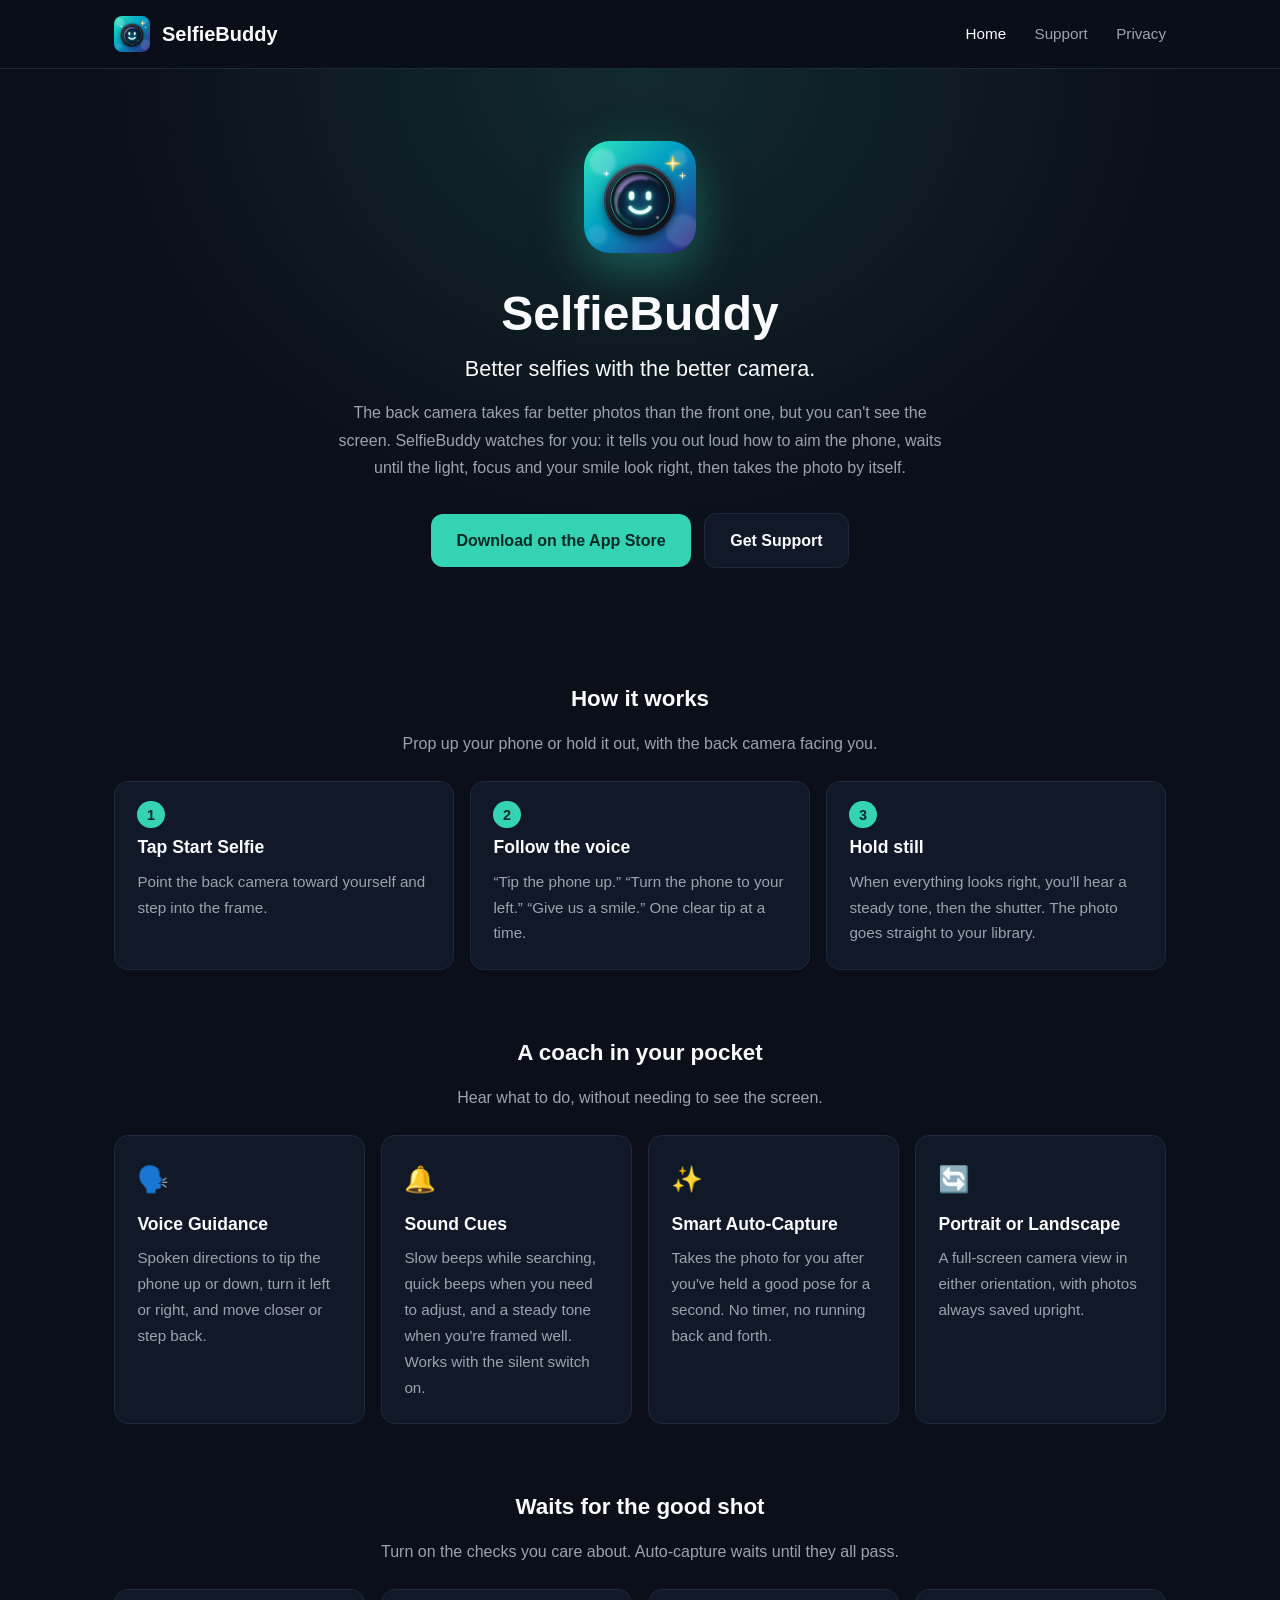
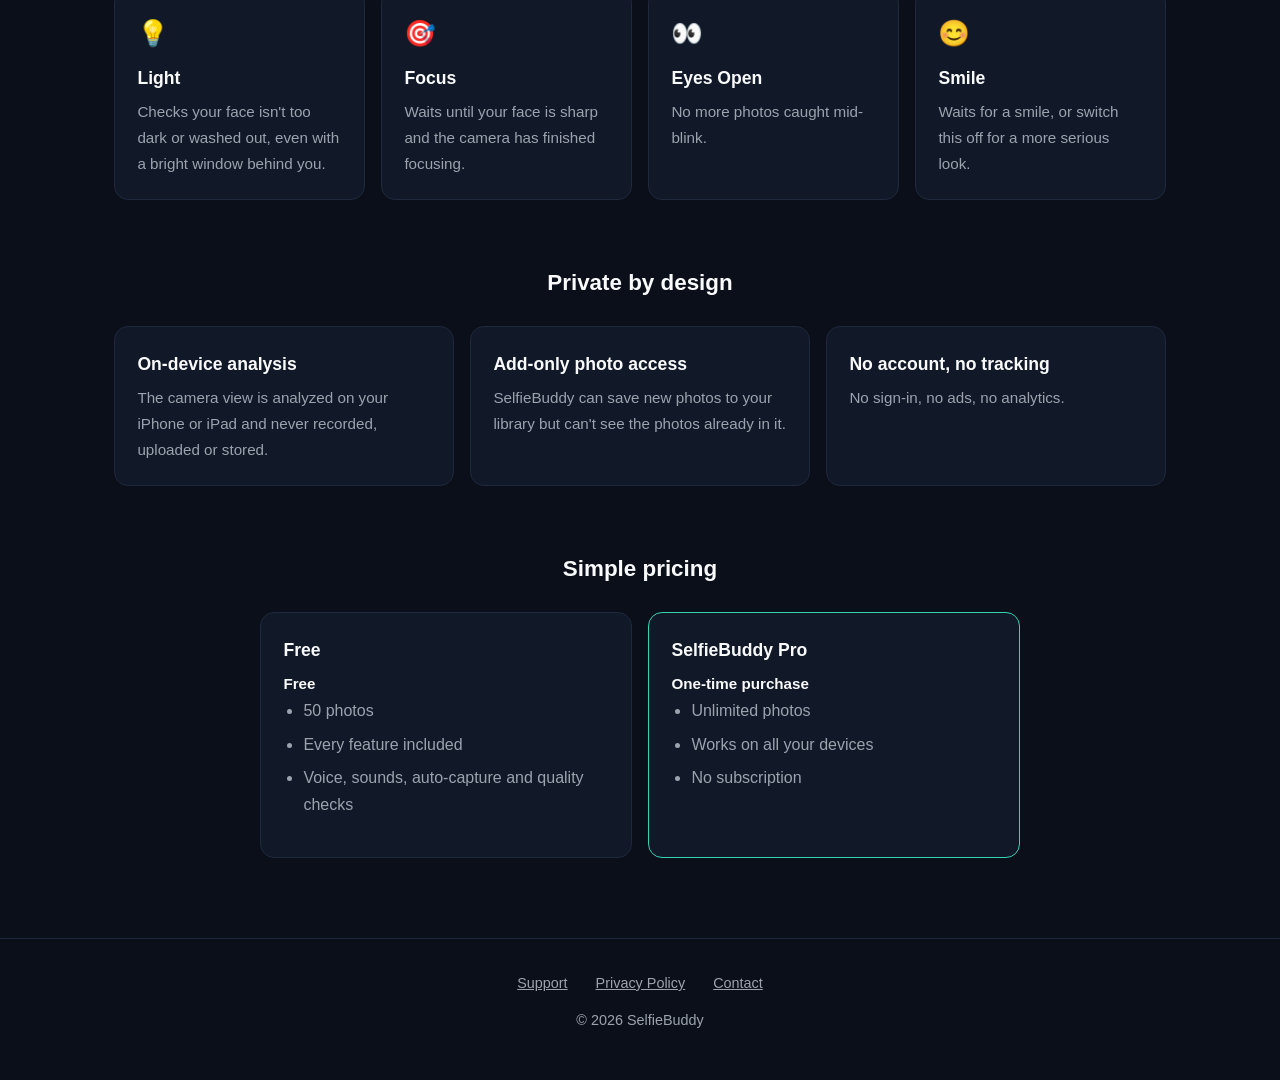
==== index.html @ 6205dd74 "Add SelfieBuddy website: home, support and privacy pages Co-Authored-By: Claude Opus 5.5 <noreply@an" ====
<!DOCTYPE html>
<html lang="en">
<head>
    <meta charset="UTF-8">
    <meta name="viewport" content="width=device-width, initial-scale=1.0">
    <title>SelfieBuddy – Your Hands-Free Selfie Coach</title>
    <meta name="description" content="SelfieBuddy coaches you into the perfect shot with the back camera, using voice tips and sounds, then takes the photo automatically. Everything runs privately on your iPhone or iPad.">
    <link rel="icon" type="image/png" href="icon.png">
    <link rel="apple-touch-icon" href="icon.png">
    <link rel="stylesheet" href="style.css">
</head>
<body>

    <header>
        <div class="nav-container">
            <a href="index.html" class="brand">
                <img src="icon.png" alt="SelfieBuddy icon">
                <span>SelfieBuddy</span>
            </a>
            <nav>
                <a href="index.html" class="active">Home</a>
                <a href="support.html">Support</a>
                <a href="privacy.html">Privacy</a>
            </nav>
        </div>
    </header>

    <main>
        <section class="hero">
            <img src="icon.png" alt="SelfieBuddy app icon">
            <h1>SelfieBuddy</h1>
            <p class="tagline">Better selfies with the better camera.</p>
            <p class="lede">The back camera takes far better photos than the front one, but you can't see the screen. SelfieBuddy watches for you: it tells you out loud how to aim the phone, waits until the light, focus and your smile look right, then takes the photo by itself.</p>
            <!-- Replace href with the App Store link once the app is live. -->
            <a class="button" href="https://apps.apple.com" target="_blank" rel="noopener">Download on the App Store</a>
            <a class="button secondary" href="support.html">Get Support</a>
        </section>

        <div class="container wide">
            <h2 class="section-title">How it works</h2>
            <p class="section-sub">Prop up your phone or hold it out, with the back camera facing you.</p>
            <div class="grid steps">
                <div class="card"><h3>Tap Start Selfie</h3><p>Point the back camera toward yourself and step into the frame.</p></div>
                <div class="card"><h3>Follow the voice</h3><p>“Tip the phone up.” “Turn the phone to your left.” “Give us a smile.” One clear tip at a time.</p></div>
                <div class="card"><h3>Hold still</h3><p>When everything looks right, you'll hear a steady tone, then the shutter. The photo goes straight to your library.</p></div>
            </div>

            <h2 class="section-title">A coach in your pocket</h2>
            <p class="section-sub">Hear what to do, without needing to see the screen.</p>
            <div class="grid">
                <div class="card"><div class="icon">🗣️</div><h3>Voice Guidance</h3><p>Spoken directions to tip the phone up or down, turn it left or right, and move closer or step back.</p></div>
                <div class="card"><div class="icon">🔔</div><h3>Sound Cues</h3><p>Slow beeps while searching, quick beeps when you need to adjust, and a steady tone when you're framed well. Works with the silent switch on.</p></div>
                <div class="card"><div class="icon">✨</div><h3>Smart Auto-Capture</h3><p>Takes the photo for you after you've held a good pose for a second. No timer, no running back and forth.</p></div>
                <div class="card"><div class="icon">🔄</div><h3>Portrait or Landscape</h3><p>A full-screen camera view in either orientation, with photos always saved upright.</p></div>
            </div>

            <h2 class="section-title">Waits for the good shot</h2>
            <p class="section-sub">Turn on the checks you care about. Auto-capture waits until they all pass.</p>
            <div class="grid">
                <div class="card"><div class="icon">💡</div><h3>Light</h3><p>Checks your face isn't too dark or washed out, even with a bright window behind you.</p></div>
                <div class="card"><div class="icon">🎯</div><h3>Focus</h3><p>Waits until your face is sharp and the camera has finished focusing.</p></div>
                <div class="card"><div class="icon">👀</div><h3>Eyes Open</h3><p>No more photos caught mid-blink.</p></div>
                <div class="card"><div class="icon">😊</div><h3>Smile</h3><p>Waits for a smile, or switch this off for a more serious look.</p></div>
            </div>

            <h2 class="section-title">Private by design</h2>
            <div class="grid">
                <div class="card"><h3>On-device analysis</h3><p>The camera view is analyzed on your iPhone or iPad and never recorded, uploaded or stored.</p></div>
                <div class="card"><h3>Add-only photo access</h3><p>SelfieBuddy can save new photos to your library but can't see the photos already in it.</p></div>
                <div class="card"><h3>No account, no tracking</h3><p>No sign-in, no ads, no analytics.</p></div>
            </div>

            <h2 class="section-title">Simple pricing</h2>
            <div class="pricing">
                <div class="card">
                    <h3>Free</h3>
                    <p class="price">Free</p>
                    <ul>
                        <li>50 photos</li>
                        <li>Every feature included</li>
                        <li>Voice, sounds, auto-capture and quality checks</li>
                    </ul>
                </div>
                <div class="card pro">
                    <h3>SelfieBuddy Pro</h3>
                    <p class="price">One-time purchase</p>
                    <ul>
                        <li>Unlimited photos</li>
                        <li>Works on all your devices</li>
                        <li>No subscription</li>
                    </ul>
                </div>
            </div>
        </div>
    </main>

    <footer>
        <a href="support.html">Support</a>
        <a href="privacy.html">Privacy Policy</a>
        <a href="mailto:hx_tang@hotmail.com">Contact</a>
        <p style="margin-top: 0.75rem;">© 2026 SelfieBuddy</p>
    </footer>

</body>
</html>
---- style.css ----
:root {
    --bg: #0b0f19;
    --surface: #111827;
    --surface-border: #1f293d;
    --text-primary: #f9fafb;
    --text-secondary: #9ca3af;
    --accent: #34d3b4;
    --accent-ink: #062a24;
    --accent-soft: rgba(52, 211, 180, 0.12);
}
* { box-sizing: border-box; margin: 0; padding: 0; }
body {
    font-family: -apple-system, BlinkMacSystemFont, "Segoe UI", Roboto, Helvetica, Arial, sans-serif;
    background-color: var(--bg);
    color: var(--text-primary);
    line-height: 1.7;
}
a { color: var(--accent); }
header {
    border-bottom: 1px solid var(--surface-border);
    position: sticky;
    top: 0;
    background: rgba(11, 15, 25, 0.85);
    backdrop-filter: blur(12px);
    -webkit-backdrop-filter: blur(12px);
    z-index: 100;
}
.nav-container {
    max-width: 1100px;
    margin: 0 auto;
    display: flex;
    align-items: center;
    justify-content: space-between;
    padding: 1rem 1.5rem;
}
.brand {
    display: flex;
    align-items: center;
    gap: 0.75rem;
    text-decoration: none;
    color: var(--text-primary);
    font-weight: 700;
    font-size: 1.25rem;
}
.brand img { width: 36px; height: 36px; border-radius: 8px; }
nav a {
    color: var(--text-secondary);
    text-decoration: none;
    margin-left: 1.5rem;
    font-size: 0.95rem;
    transition: color 0.2s;
}
nav a:hover, nav a.active { color: var(--text-primary); }

.container { max-width: 800px; margin: 3.5rem auto 5rem; padding: 0 1.5rem; }
.wide { max-width: 1100px; }
h1 { font-size: 2.5rem; font-weight: 800; margin-bottom: 0.5rem; line-height: 1.2; }
h2 { font-size: 1.4rem; font-weight: 700; margin: 2.5rem 0 0.75rem; }
h3 { font-size: 1.1rem; font-weight: 600; margin-bottom: 0.35rem; }
p, li { color: var(--text-secondary); }
p { margin-bottom: 1rem; }
ul, ol { margin: 0 0 1rem 1.25rem; }
li { margin-bottom: 0.4rem; }
strong { color: var(--text-primary); }
.last-updated { color: var(--text-secondary); font-size: 0.95rem; margin-bottom: 2.5rem; }
.highlight-card {
    background: var(--accent-soft);
    border: 1px solid rgba(52, 211, 180, 0.35);
    border-radius: 14px;
    padding: 1.25rem 1.5rem;
    margin-bottom: 2rem;
}
.highlight-card p { color: var(--text-primary); margin: 0; }

/* Home page */
.hero {
    text-align: center;
    padding: 4.5rem 1.5rem 3rem;
    background: radial-gradient(ellipse at top, rgba(52, 211, 180, 0.14), transparent 60%);
}
.hero img { width: 112px; height: 112px; border-radius: 26px; box-shadow: 0 18px 50px rgba(52, 211, 180, 0.35); }
.hero h1 { font-size: 3rem; margin-top: 1.5rem; }
.hero .tagline { font-size: 1.35rem; color: var(--text-primary); margin: 0.5rem 0 0.75rem; }
.hero .lede { max-width: 620px; margin: 0 auto 2rem; }
.button {
    display: inline-block;
    background: var(--accent);
    color: var(--accent-ink);
    text-decoration: none;
    font-weight: 700;
    padding: 0.8rem 1.6rem;
    border-radius: 12px;
}
.button.secondary { background: var(--surface); border: 1px solid var(--surface-border); color: var(--text-primary); margin-left: 0.5rem; }
.grid { display: grid; grid-template-columns: repeat(auto-fit, minmax(240px, 1fr)); gap: 1rem; margin-top: 1.5rem; }
.card {
    background: var(--surface);
    border: 1px solid var(--surface-border);
    border-radius: 14px;
    padding: 1.4rem;
}
.card .icon { font-size: 1.6rem; margin-bottom: 0.5rem; }
.card p { margin: 0; font-size: 0.95rem; }
.section-title { text-align: center; margin-top: 4rem; }
.section-sub { text-align: center; max-width: 620px; margin: 0 auto; }
.steps { counter-reset: step; }
.steps .card { position: relative; padding-top: 3.2rem; }
.steps .card::before {
    counter-increment: step;
    content: counter(step);
    position: absolute;
    top: 1.2rem;
    left: 1.4rem;
    width: 1.7rem;
    height: 1.7rem;
    border-radius: 50%;
    background: var(--accent);
    color: var(--accent-ink);
    font-weight: 800;
    font-size: 0.9rem;
    display: flex;
    align-items: center;
    justify-content: center;
}
.pricing { display: grid; grid-template-columns: repeat(auto-fit, minmax(260px, 1fr)); gap: 1rem; max-width: 760px; margin: 1.5rem auto 0; }
.pricing .card.pro { border-color: var(--accent); }
.price { font-size: 1.6rem; font-weight: 800; color: var(--text-primary); margin: 0.25rem 0 0.75rem; }

/* Support page */
details {
    background: var(--surface);
    border: 1px solid var(--surface-border);
    border-radius: 12px;
    padding: 1rem 1.25rem;
    margin-bottom: 0.75rem;
}
summary { cursor: pointer; font-weight: 600; color: var(--text-primary); }
details p, details ul, details ol { margin-top: 0.75rem; }

footer {
    border-top: 1px solid var(--surface-border);
    text-align: center;
    padding: 2rem 1.5rem;
    color: var(--text-secondary);
    font-size: 0.9rem;
}
footer a { color: var(--text-secondary); margin: 0 0.75rem; }

@media (max-width: 600px) {
    nav a { margin-left: 1rem; }
    .brand span { display: none; }
    .hero h1 { font-size: 2.3rem; }
    .button.secondary { margin: 0.75rem 0 0; }
}
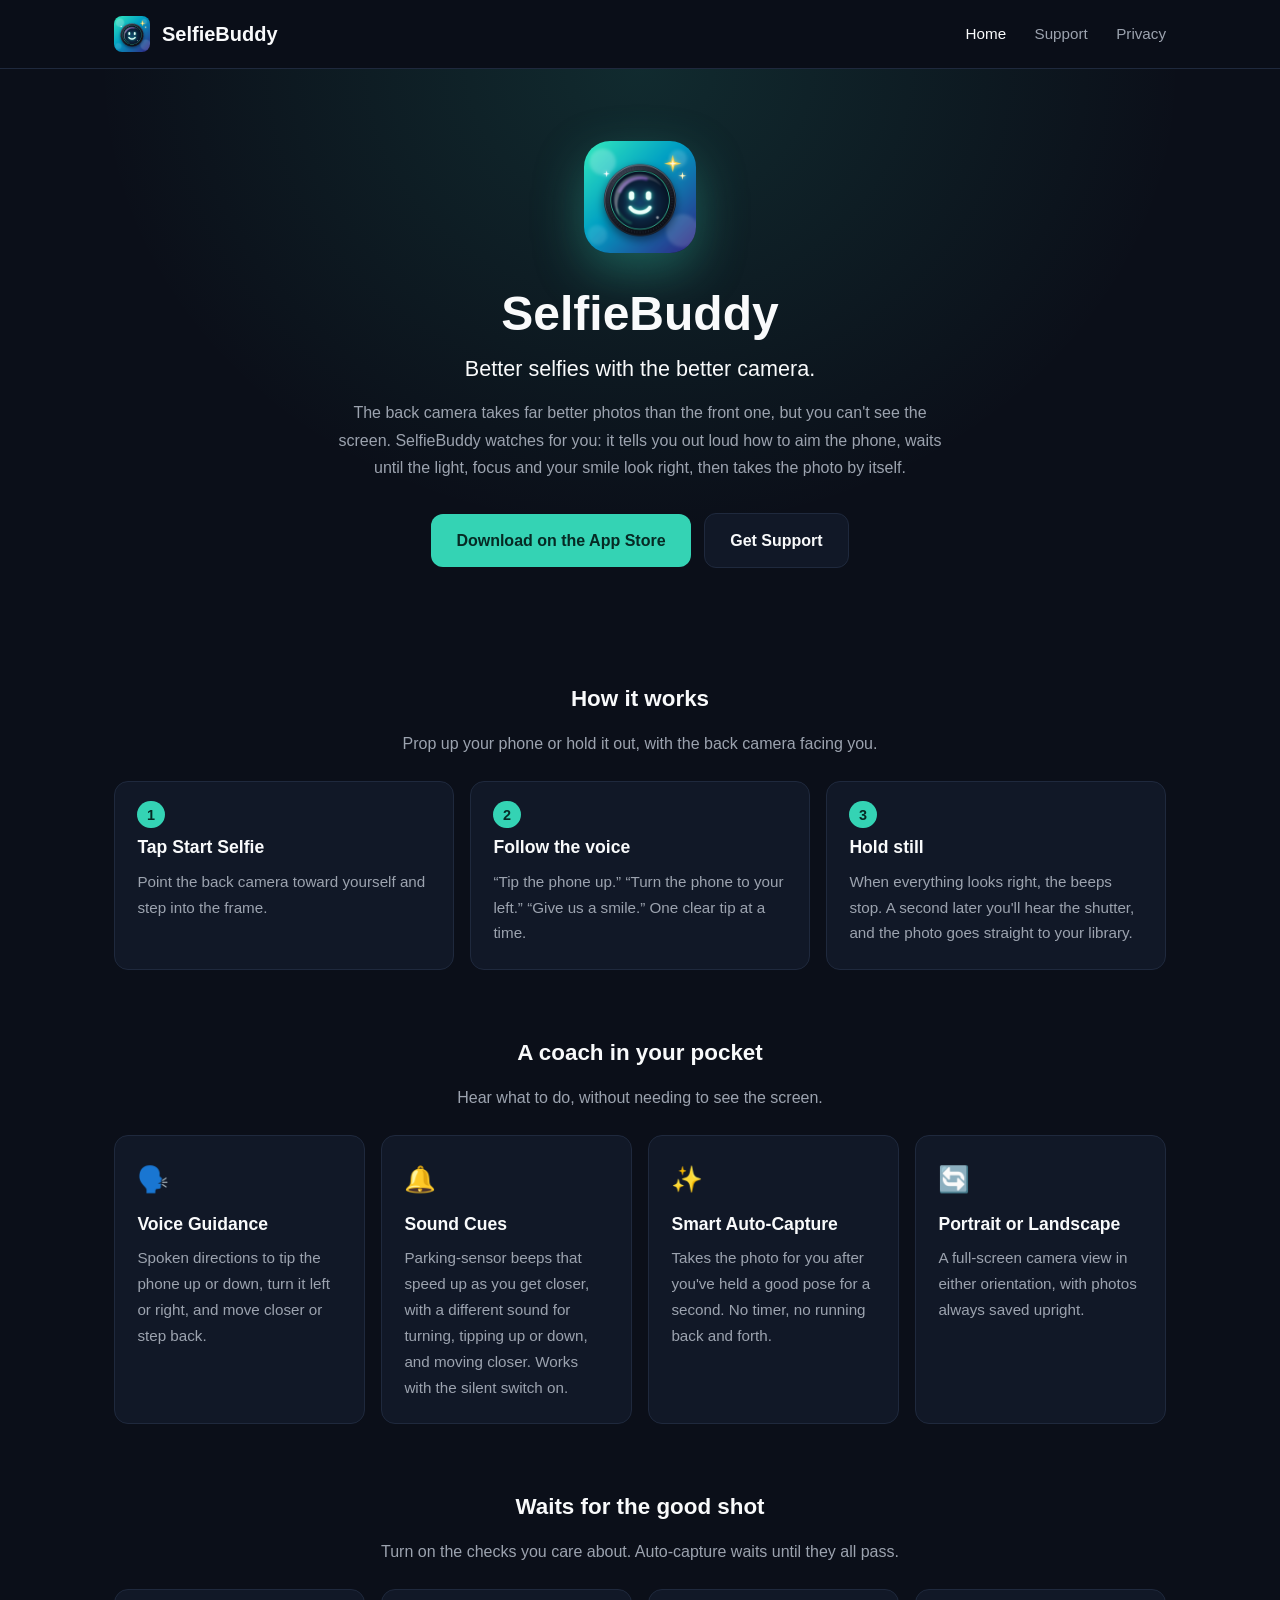
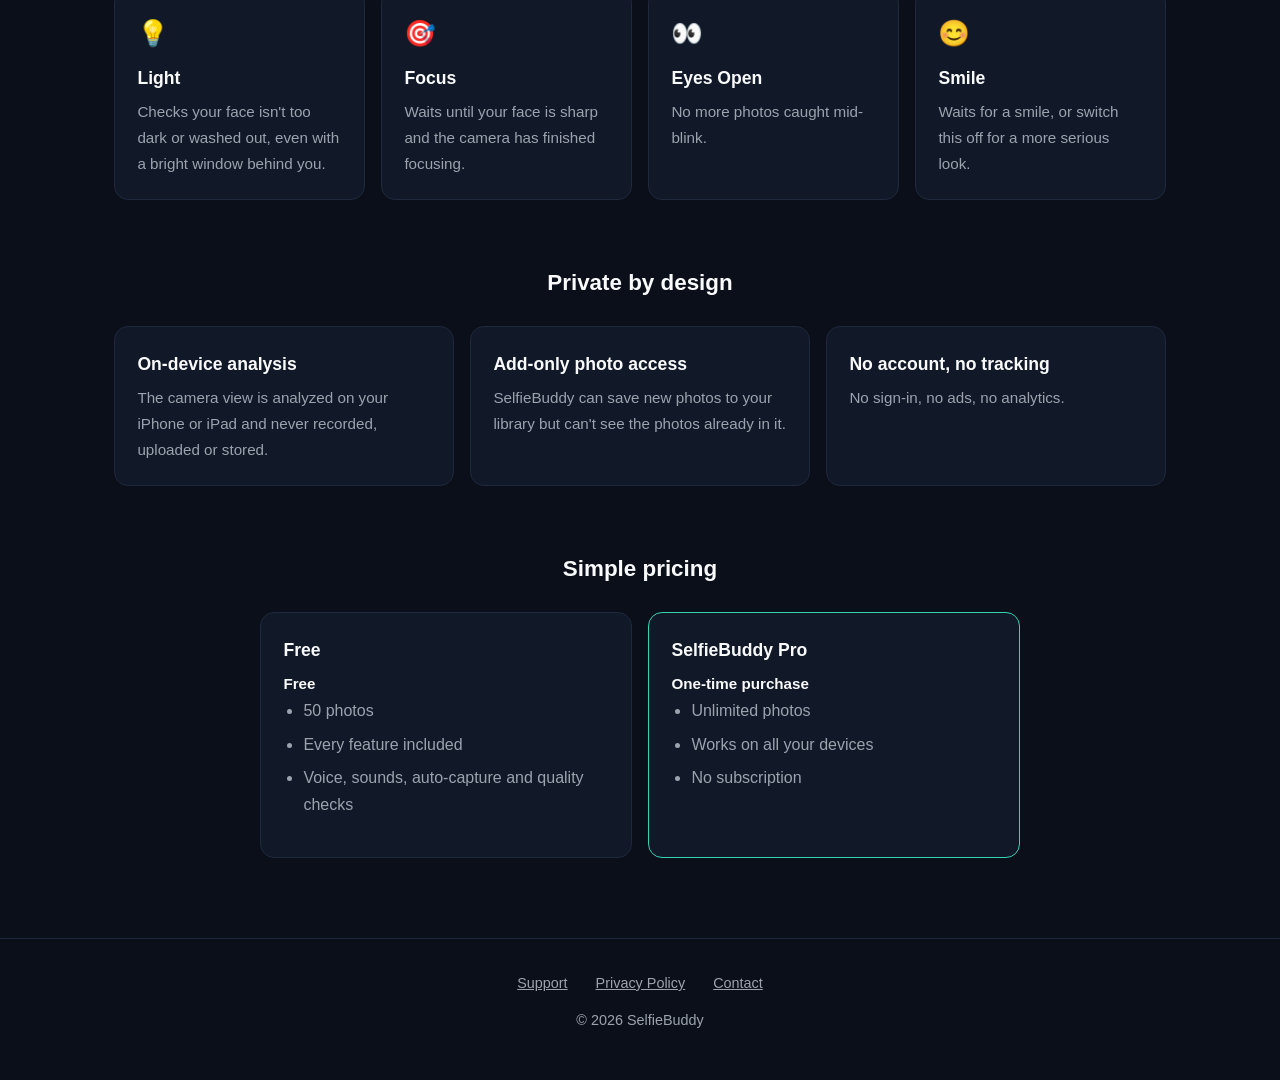
==== commit 26370b03: "Update support page and home page for new features - Support: guidance modes and Auto Pilot, the dif" ====
--- a/index.html
+++ b/index.html
@@ -42,14 +42,14 @@
             <div class="grid steps">
                 <div class="card"><h3>Tap Start Selfie</h3><p>Point the back camera toward yourself and step into the frame.</p></div>
                 <div class="card"><h3>Follow the voice</h3><p>“Tip the phone up.” “Turn the phone to your left.” “Give us a smile.” One clear tip at a time.</p></div>
-                <div class="card"><h3>Hold still</h3><p>When everything looks right, you'll hear a steady tone, then the shutter. The photo goes straight to your library.</p></div>
+                <div class="card"><h3>Hold still</h3><p>When everything looks right, the beeps stop. A second later you'll hear the shutter, and the photo goes straight to your library.</p></div>
             </div>
 
             <h2 class="section-title">A coach in your pocket</h2>
             <p class="section-sub">Hear what to do, without needing to see the screen.</p>
             <div class="grid">
                 <div class="card"><div class="icon">🗣️</div><h3>Voice Guidance</h3><p>Spoken directions to tip the phone up or down, turn it left or right, and move closer or step back.</p></div>
-                <div class="card"><div class="icon">🔔</div><h3>Sound Cues</h3><p>Slow beeps while searching, quick beeps when you need to adjust, and a steady tone when you're framed well. Works with the silent switch on.</p></div>
+                <div class="card"><div class="icon">🔔</div><h3>Sound Cues</h3><p>Parking-sensor beeps that speed up as you get closer, with a different sound for turning, tipping up or down, and moving closer. Works with the silent switch on.</p></div>
                 <div class="card"><div class="icon">✨</div><h3>Smart Auto-Capture</h3><p>Takes the photo for you after you've held a good pose for a second. No timer, no running back and forth.</p></div>
                 <div class="card"><div class="icon">🔄</div><h3>Portrait or Landscape</h3><p>A full-screen camera view in either orientation, with photos always saved upright.</p></div>
             </div>
